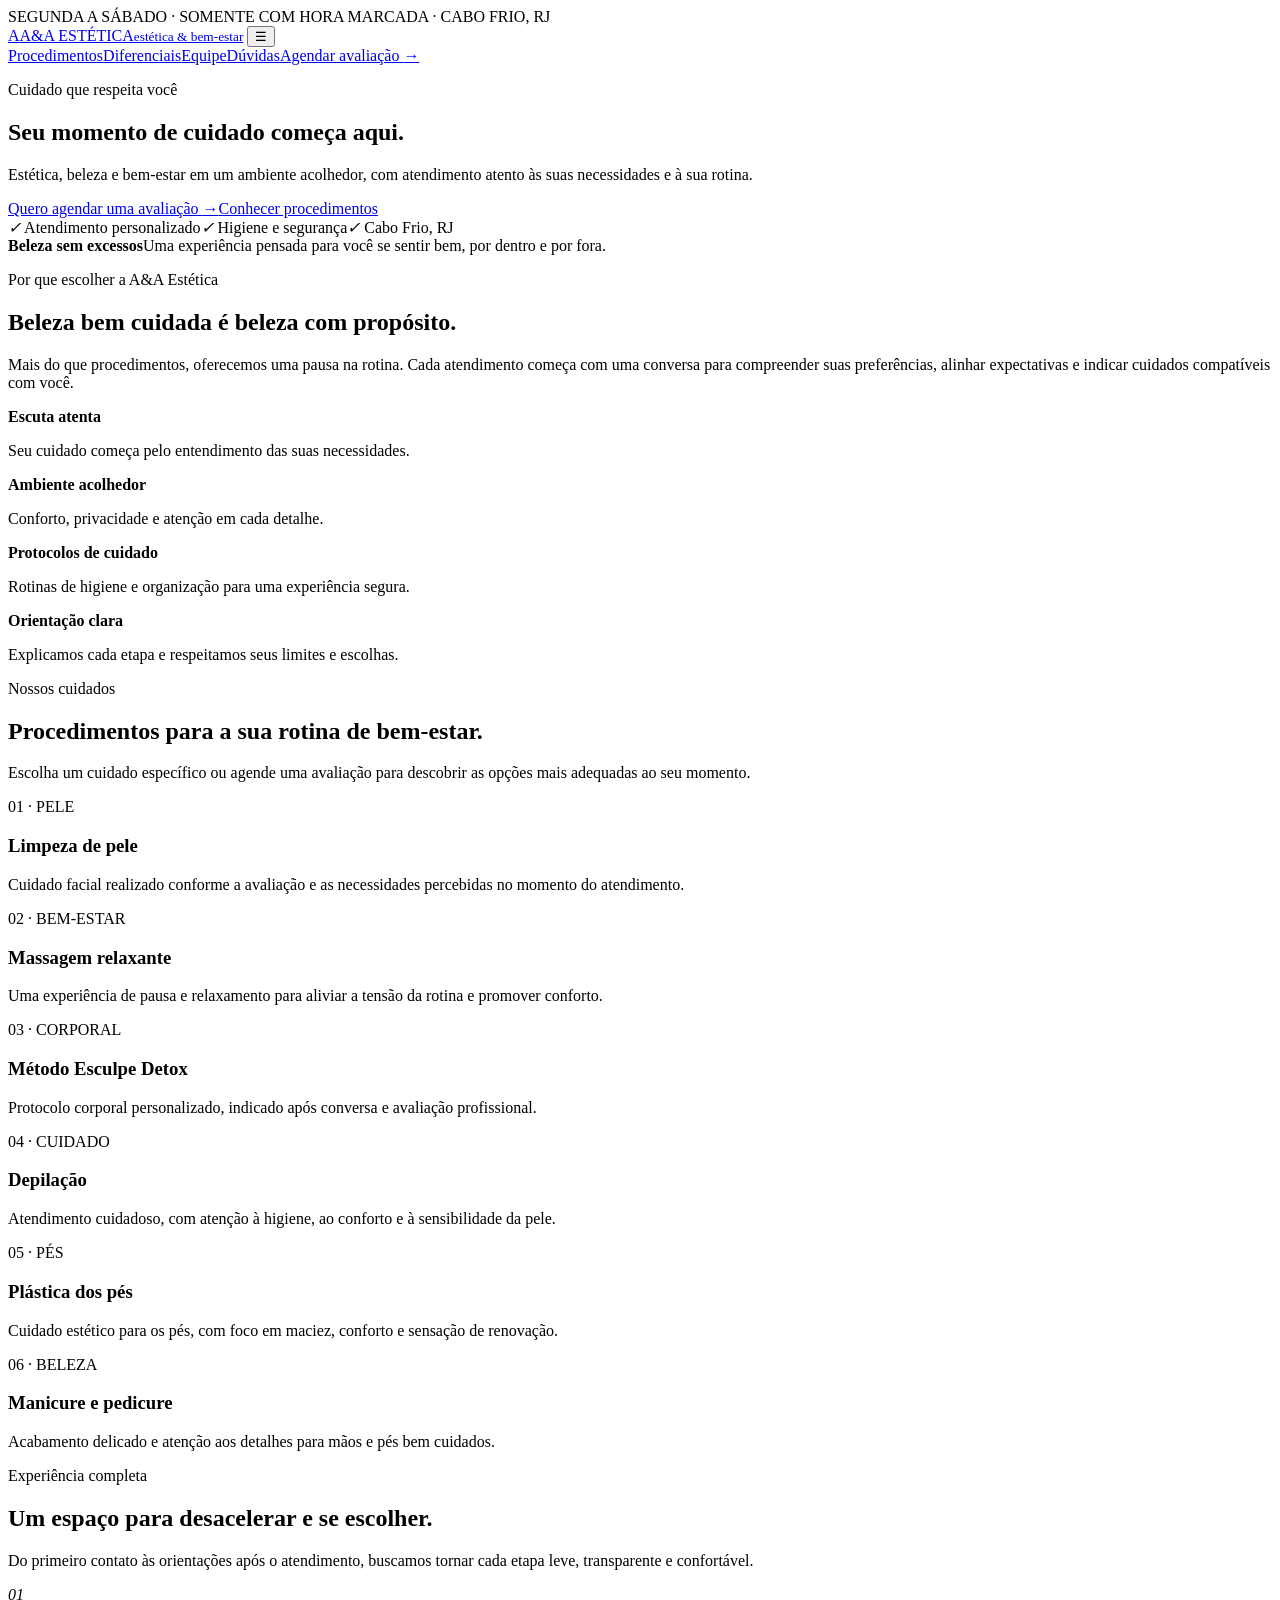
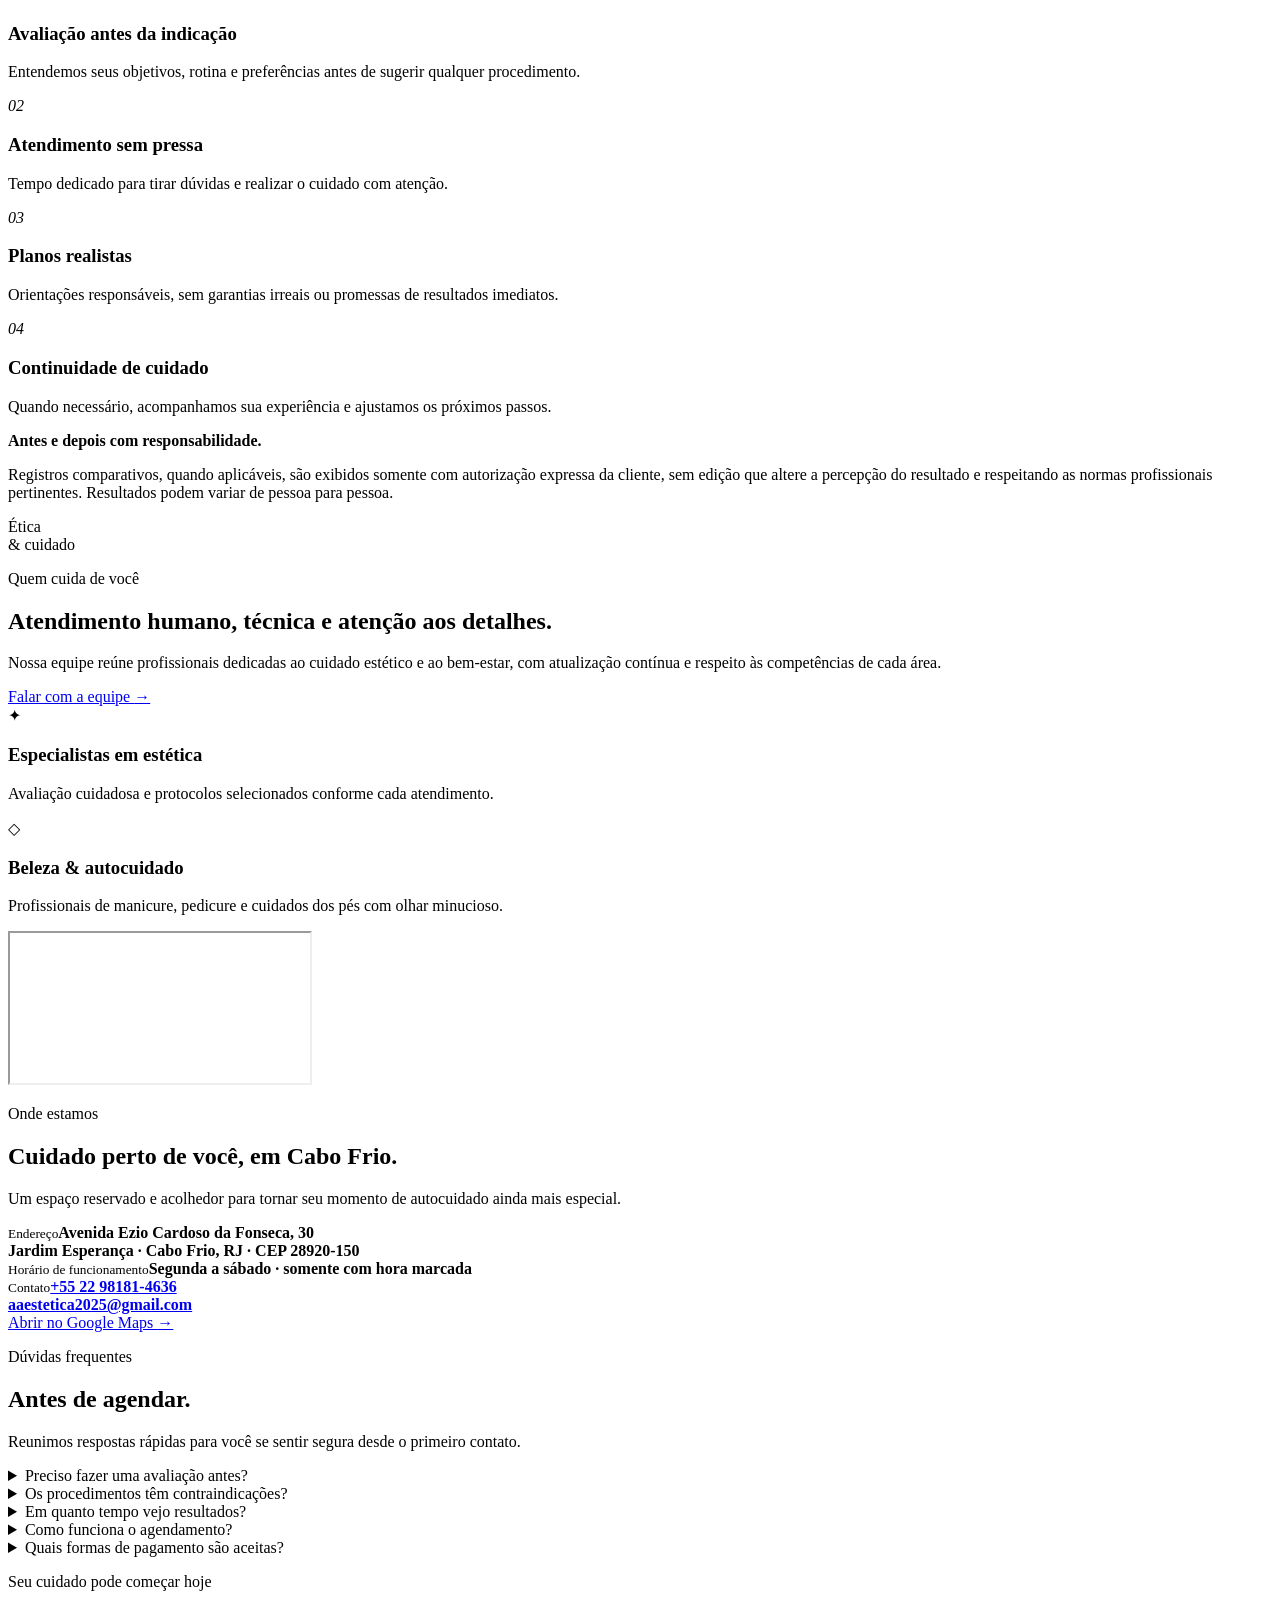
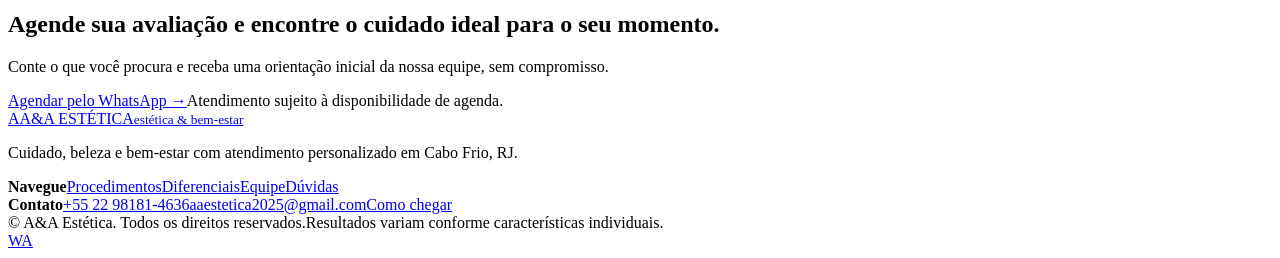
==== index.html @ b72c3332 "Primeiro commit - aeaestetica" ====
<!doctype html>
<html lang="pt-BR">
<head>
  <meta charset="utf-8">
  <meta name="viewport" content="width=device-width, initial-scale=1">
  <meta name="description" content="A&A Estética em Cabo Frio, RJ. Depilação, limpeza de pele, massagem relaxante, Esculpe Detox, plástica dos pés, manicure e pedicure.">
  <meta name="theme-color" content="#4b1025">
  <meta property="og:title" content="A&A Estética | Estética e bem-estar em Cabo Frio">
  <meta property="og:description" content="Cuidados personalizados de estética, beleza e bem-estar na A&A Estética em Cabo Frio, RJ.">
  <meta property="og:type" content="website">
  <meta property="og:locale" content="pt_BR">
  <meta property="og:url" content="https://clinica-estetica-cabo-frio.euguilhermefelix.chatgpt.site">
  <title>A&A Estética | Estética e bem-estar em Cabo Frio</title>
  <link rel="preconnect" href="https://fonts.googleapis.com">
  <link rel="preconnect" href="https://fonts.gstatic.com" crossorigin>
  <link href="https://fonts.googleapis.com/css2?family=DM+Sans:wght@400;500;600&family=Italiana&display=swap" rel="stylesheet">
  <link rel="icon" type="image/svg+xml" href="data:image/svg+xml,%3Csvg xmlns='http://www.w3.org/2000/svg' viewBox='0 0 64 64'%3E%3Crect width='64' height='64' rx='18' fill='%234b1025'/%3E%3Cpath d='M18 38c9-1 17-8 18-20 8 10 11 21 5 27-5 6-16 4-23-7Z' fill='none' stroke='%23f3d8c5' stroke-width='3'/%3E%3Cpath d='M22 41c6-7 11-10 17-14' stroke='%23f3d8c5' stroke-width='3' stroke-linecap='round'/%3E%3C/svg%3E">
  <link rel="stylesheet" href="style.css">
</head>
<body>
  <div class="topbar">SEGUNDA A SÁBADO · SOMENTE COM HORA MARCADA · CABO FRIO, RJ</div>
  <header>
    <nav class="container" aria-label="Navegação principal">
      <a class="brand" href="#inicio" aria-label="A&A Estética, início"><span class="brand-mark">A</span><span class="brand-name">A&amp;A ESTÉTICA<small>estética & bem-estar</small></span></a>
      <button class="menu-btn" aria-expanded="false" aria-controls="nav-links" aria-label="Abrir menu">☰</button>
      <div class="nav-links" id="nav-links"><a href="#procedimentos">Procedimentos</a><a href="#diferenciais">Diferenciais</a><a href="#equipe">Equipe</a><a href="#faq">Dúvidas</a><a class="btn btn-primary" href="#avaliacao">Agendar avaliação <span class="arrow">→</span></a></div>
    </nav>
  </header>
  <main>
    <section class="hero" id="inicio">
      <div class="hero-image" role="img" aria-label="Ambiente elegante e acolhedor de clínica de estética"></div>
      <div class="container"><div class="hero-content">
        <p class="eyebrow">Cuidado que respeita você</p>
        <h1>Seu momento de <span>cuidado começa aqui.</span></h1>
        <p class="lead">Estética, beleza e bem-estar em um ambiente acolhedor, com atendimento atento às suas necessidades e à sua rotina.</p>
        <div class="hero-actions"><a class="btn btn-primary" href="#avaliacao">Quero agendar uma avaliação <span class="arrow">→</span></a><a class="btn btn-outline" href="#procedimentos">Conhecer procedimentos</a></div>
        <div class="trust-row"><span><i class="tick">✓</i> Atendimento personalizado</span><span><i class="tick">✓</i> Higiene e segurança</span><span><i class="tick">✓</i> Cabo Frio, RJ</span></div>
      </div></div>
      <div class="float-card"><strong>Beleza sem excessos</strong><span>Uma experiência pensada para você se sentir bem, por dentro e por fora.</span></div>
    </section>

    <section id="diferenciais"><div class="container intro-grid reveal">
      <div class="intro-copy"><p class="eyebrow">Por que escolher a A&amp;A Estética</p><h2>Beleza bem cuidada é beleza com propósito.</h2><p>Mais do que procedimentos, oferecemos uma pausa na rotina. Cada atendimento começa com uma conversa para compreender suas preferências, alinhar expectativas e indicar cuidados compatíveis com você.</p></div>
      <div class="values"><div class="value"><b>Escuta atenta</b><p>Seu cuidado começa pelo entendimento das suas necessidades.</p></div><div class="value"><b>Ambiente acolhedor</b><p>Conforto, privacidade e atenção em cada detalhe.</p></div><div class="value"><b>Protocolos de cuidado</b><p>Rotinas de higiene e organização para uma experiência segura.</p></div><div class="value"><b>Orientação clara</b><p>Explicamos cada etapa e respeitamos seus limites e escolhas.</p></div></div>
    </div></section>

    <section class="procedures" id="procedimentos"><div class="container">
      <div class="section-head reveal"><div><p class="eyebrow">Nossos cuidados</p><h2>Procedimentos para a sua rotina de bem-estar.</h2></div><p>Escolha um cuidado específico ou agende uma avaliação para descobrir as opções mais adequadas ao seu momento.</p></div>
      <div class="service-grid reveal">
        <article class="service"><span class="service-num">01 · PELE</span><h3>Limpeza de pele</h3><p>Cuidado facial realizado conforme a avaliação e as necessidades percebidas no momento do atendimento.</p></article>
        <article class="service"><span class="service-num">02 · BEM-ESTAR</span><h3>Massagem relaxante</h3><p>Uma experiência de pausa e relaxamento para aliviar a tensão da rotina e promover conforto.</p></article>
        <article class="service"><span class="service-num">03 · CORPORAL</span><h3>Método Esculpe Detox</h3><p>Protocolo corporal personalizado, indicado após conversa e avaliação profissional.</p></article>
        <article class="service"><span class="service-num">04 · CUIDADO</span><h3>Depilação</h3><p>Atendimento cuidadoso, com atenção à higiene, ao conforto e à sensibilidade da pele.</p></article>
        <article class="service"><span class="service-num">05 · PÉS</span><h3>Plástica dos pés</h3><p>Cuidado estético para os pés, com foco em maciez, conforto e sensação de renovação.</p></article>
        <article class="service"><span class="service-num">06 · BELEZA</span><h3>Manicure e pedicure</h3><p>Acabamento delicado e atenção aos detalhes para mãos e pés bem cuidados.</p></article>
      </div>
    </div></section>

    <section><div class="container benefits-grid reveal">
      <div class="quote-panel"><p class="eyebrow">Experiência completa</p><h2>Um espaço para desacelerar e se escolher.</h2><p>Do primeiro contato às orientações após o atendimento, buscamos tornar cada etapa leve, transparente e confortável.</p></div>
      <div class="benefit-list"><div class="benefit"><i>01</i><div><h3>Avaliação antes da indicação</h3><p>Entendemos seus objetivos, rotina e preferências antes de sugerir qualquer procedimento.</p></div></div><div class="benefit"><i>02</i><div><h3>Atendimento sem pressa</h3><p>Tempo dedicado para tirar dúvidas e realizar o cuidado com atenção.</p></div></div><div class="benefit"><i>03</i><div><h3>Planos realistas</h3><p>Orientações responsáveis, sem garantias irreais ou promessas de resultados imediatos.</p></div></div><div class="benefit"><i>04</i><div><h3>Continuidade de cuidado</h3><p>Quando necessário, acompanhamos sua experiência e ajustamos os próximos passos.</p></div></div></div>
    </div></section>

    <section class="before-after"><div class="container"><div class="policy reveal"><div><strong>Antes e depois com responsabilidade.</strong><p>Registros comparativos, quando aplicáveis, são exibidos somente com autorização expressa da cliente, sem edição que altere a percepção do resultado e respeitando as normas profissionais pertinentes. Resultados podem variar de pessoa para pessoa.</p></div><div class="seal">Ética<br>& cuidado</div></div></div></section>

    <section class="team" id="equipe"><div class="container team-grid reveal">
      <div class="team-copy"><p class="eyebrow">Quem cuida de você</p><h2>Atendimento humano, técnica e atenção aos detalhes.</h2><p>Nossa equipe reúne profissionais dedicadas ao cuidado estético e ao bem-estar, com atualização contínua e respeito às competências de cada área.</p><a class="btn btn-outline" href="#avaliacao">Falar com a equipe <span class="arrow">→</span></a></div>
      <div class="team-cards"><article class="team-card"><div class="team-icon">✦</div><h3>Especialistas em estética</h3><p>Avaliação cuidadosa e protocolos selecionados conforme cada atendimento.</p></article><article class="team-card"><div class="team-icon">◇</div><h3>Beleza & autocuidado</h3><p>Profissionais de manicure, pedicure e cuidados dos pés com olhar minucioso.</p></article></div>
    </div></section>

    <section id="localizacao"><div class="container"><div class="location-grid reveal">
      <div class="map"><iframe title="Mapa da A&A Estética em Cabo Frio" src="https://www.google.com/maps?q=Avenida+Ezio+Cardoso+da+Fonseca,+30,+Jardim+Esperan%C3%A7a,+Cabo+Frio,+RJ,+28920-150,+Brasil&amp;output=embed" loading="lazy" referrerpolicy="no-referrer-when-downgrade" allowfullscreen></iframe></div>
      <div class="location-copy"><p class="eyebrow">Onde estamos</p><h2>Cuidado perto de você, em Cabo Frio.</h2><p>Um espaço reservado e acolhedor para tornar seu momento de autocuidado ainda mais especial.</p><div class="location-details"><div><small>Endereço</small><b>Avenida Ezio Cardoso da Fonseca, 30<br>Jardim Esperança · Cabo Frio, RJ · CEP 28920-150</b></div><div><small>Horário de funcionamento</small><b>Segunda a sábado · somente com hora marcada</b></div><div><small>Contato</small><b><a class="contact-link" href="#">+55 22 98181-4636</a><br><a href="mailto:aaestetica2025@gmail.com">aaestetica2025@gmail.com</a></b></div></div><a class="btn btn-light" href="https://www.google.com/maps/search/?api=1&amp;query=Avenida%20Ezio%20Cardoso%20da%20Fonseca%2C%2030%2C%20Jardim%20Esperan%C3%A7a%2C%20Cabo%20Frio%2C%20RJ%2C%2028920-150%2C%20Brasil" target="_blank" rel="noopener">Abrir no Google Maps <span class="arrow">→</span></a></div>
    </div></div></section>

    <section id="faq"><div class="container faq-wrap reveal">
      <div class="faq-intro"><p class="eyebrow">Dúvidas frequentes</p><h2>Antes de agendar.</h2><p>Reunimos respostas rápidas para você se sentir segura desde o primeiro contato.</p></div>
      <div class="faq-list">
        <details><summary>Preciso fazer uma avaliação antes?</summary><p>Para alguns procedimentos, a avaliação ajuda a compreender suas necessidades e alinhar expectativas. A equipe orientará você no primeiro contato.</p></details>
        <details><summary>Os procedimentos têm contraindicações?</summary><p>Alguns cuidados podem não ser indicados em determinadas condições. Informe alergias, sensibilidade, gestação, uso de medicamentos e outras informações relevantes durante a avaliação.</p></details>
        <details><summary>Em quanto tempo vejo resultados?</summary><p>A resposta varia conforme o procedimento, as características individuais e a rotina de cuidados. Não trabalhamos com promessa de resultado garantido; explicamos possibilidades e limites com transparência.</p></details>
        <details><summary>Como funciona o agendamento?</summary><p>Entre em contato, informe o procedimento de interesse e sua disponibilidade. Confirmaremos as opções de horário e as orientações necessárias.</p></details>
        <details><summary>Quais formas de pagamento são aceitas?</summary><p>Consulte as formas disponíveis no momento do agendamento. A equipe informa valores e condições antes da confirmação.</p></details>
      </div>
    </div></section>

    <section class="cta" id="avaliacao"><div class="container"><div class="cta-box reveal"><p class="eyebrow">Seu cuidado pode começar hoje</p><h2>Agende sua avaliação e encontre o cuidado ideal para o seu momento.</h2><p>Conte o que você procura e receba uma orientação inicial da nossa equipe, sem compromisso.</p><a class="btn btn-light contact-link" href="https://wa.me/?text=Ol%C3%A1!%20Gostaria%20de%20agendar%20uma%20avalia%C3%A7%C3%A3o%20de%20est%C3%A9tica." target="_blank" rel="noopener">Agendar pelo WhatsApp <span class="arrow">→</span></a><span class="cta-note">Atendimento sujeito à disponibilidade de agenda.</span></div></div></section>
  </main>

  <footer><div class="container"><div class="footer-grid"><div class="footer-brand"><a class="brand" href="#inicio"><span class="brand-mark">A</span><span class="brand-name">A&amp;A ESTÉTICA<small>estética & bem-estar</small></span></a><p>Cuidado, beleza e bem-estar com atendimento personalizado em Cabo Frio, RJ.</p></div><div class="footer-col"><strong>Navegue</strong><a href="#procedimentos">Procedimentos</a><a href="#diferenciais">Diferenciais</a><a href="#equipe">Equipe</a><a href="#faq">Dúvidas</a></div><div class="footer-col"><strong>Contato</strong><a class="contact-link" href="#">+55 22 98181-4636</a><a href="mailto:aaestetica2025@gmail.com">aaestetica2025@gmail.com</a><a href="#localizacao">Como chegar</a></div></div><div class="footer-bottom"><span>© <span id="year"></span> A&amp;A Estética. Todos os direitos reservados.</span><span>Resultados variam conforme características individuais.</span></div></div></footer>
  <a class="whatsapp contact-link" href="https://wa.me/?text=Ol%C3%A1!%20Gostaria%20de%20agendar%20uma%20avalia%C3%A7%C3%A3o%20de%20est%C3%A9tica." target="_blank" rel="noopener" aria-label="Agendar avaliação pelo WhatsApp">WA</a>
  <script src="script.js" defer></script>
</body>
</html>
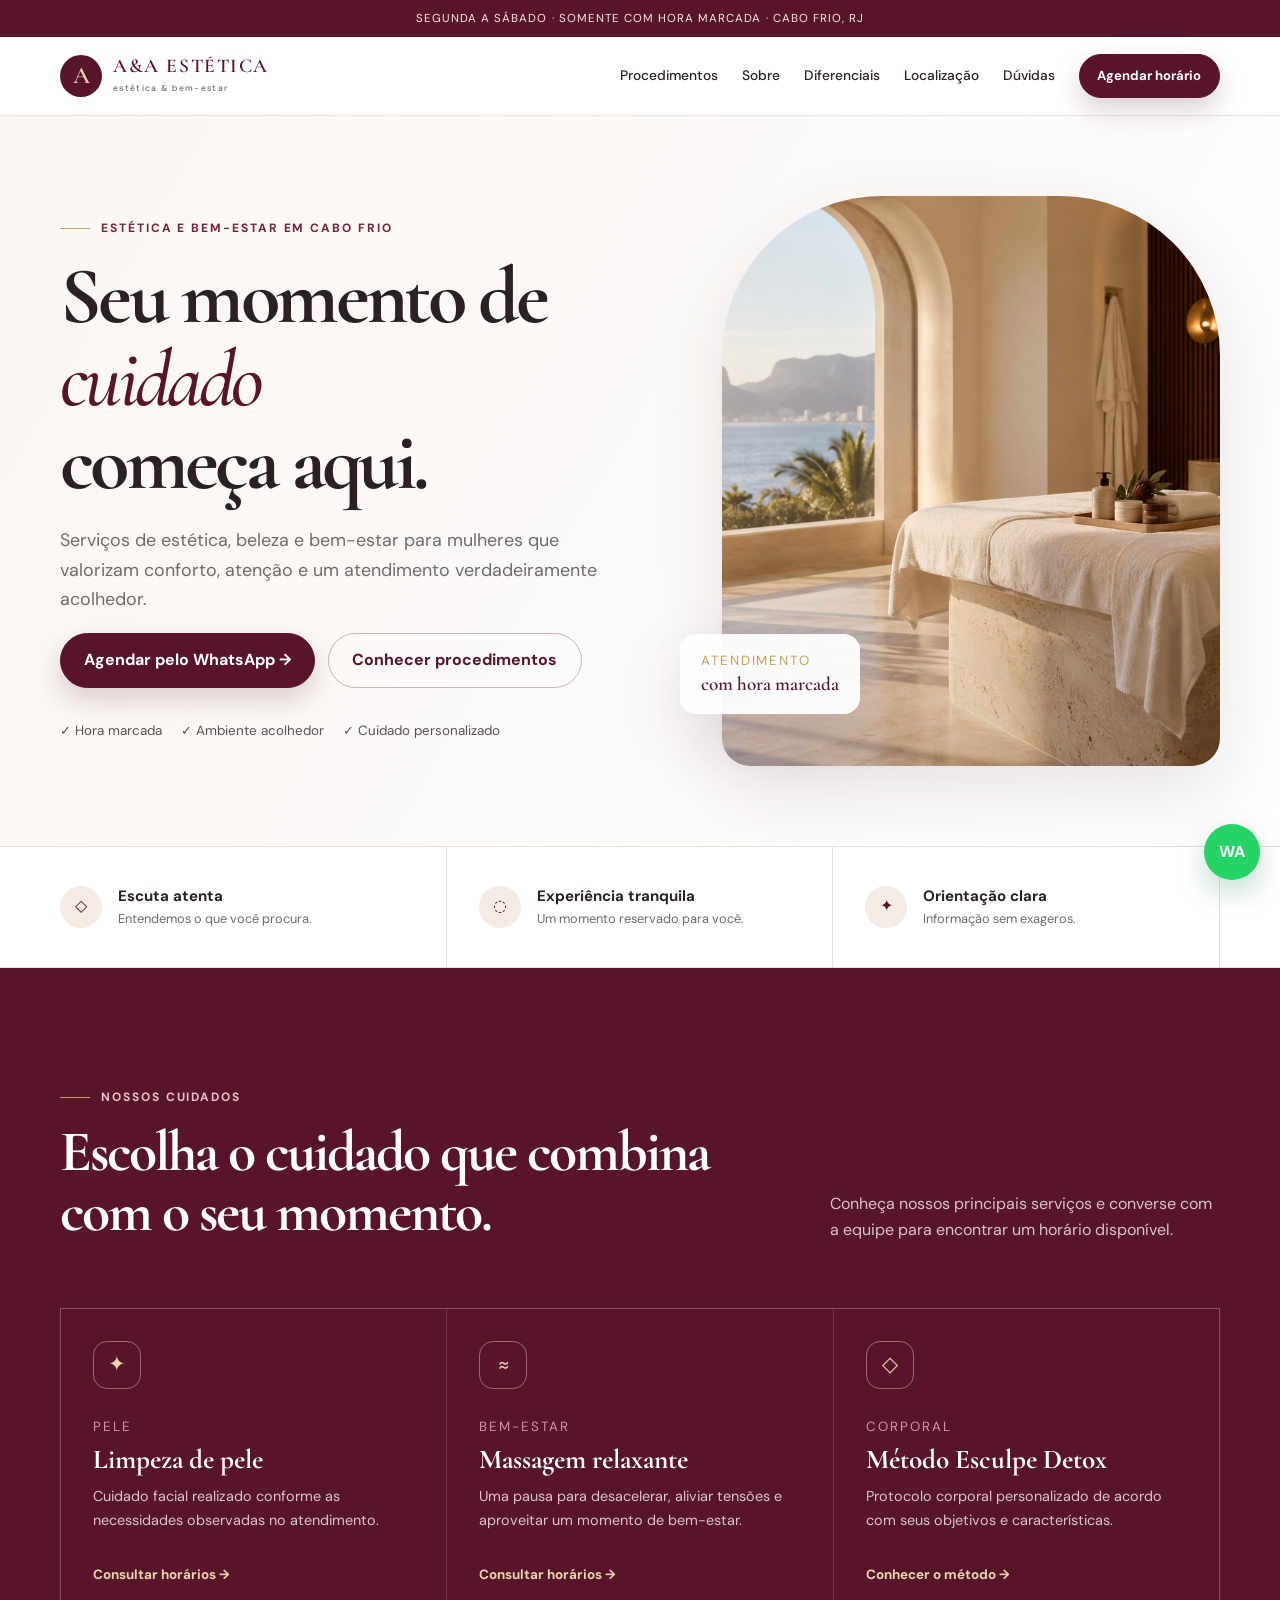
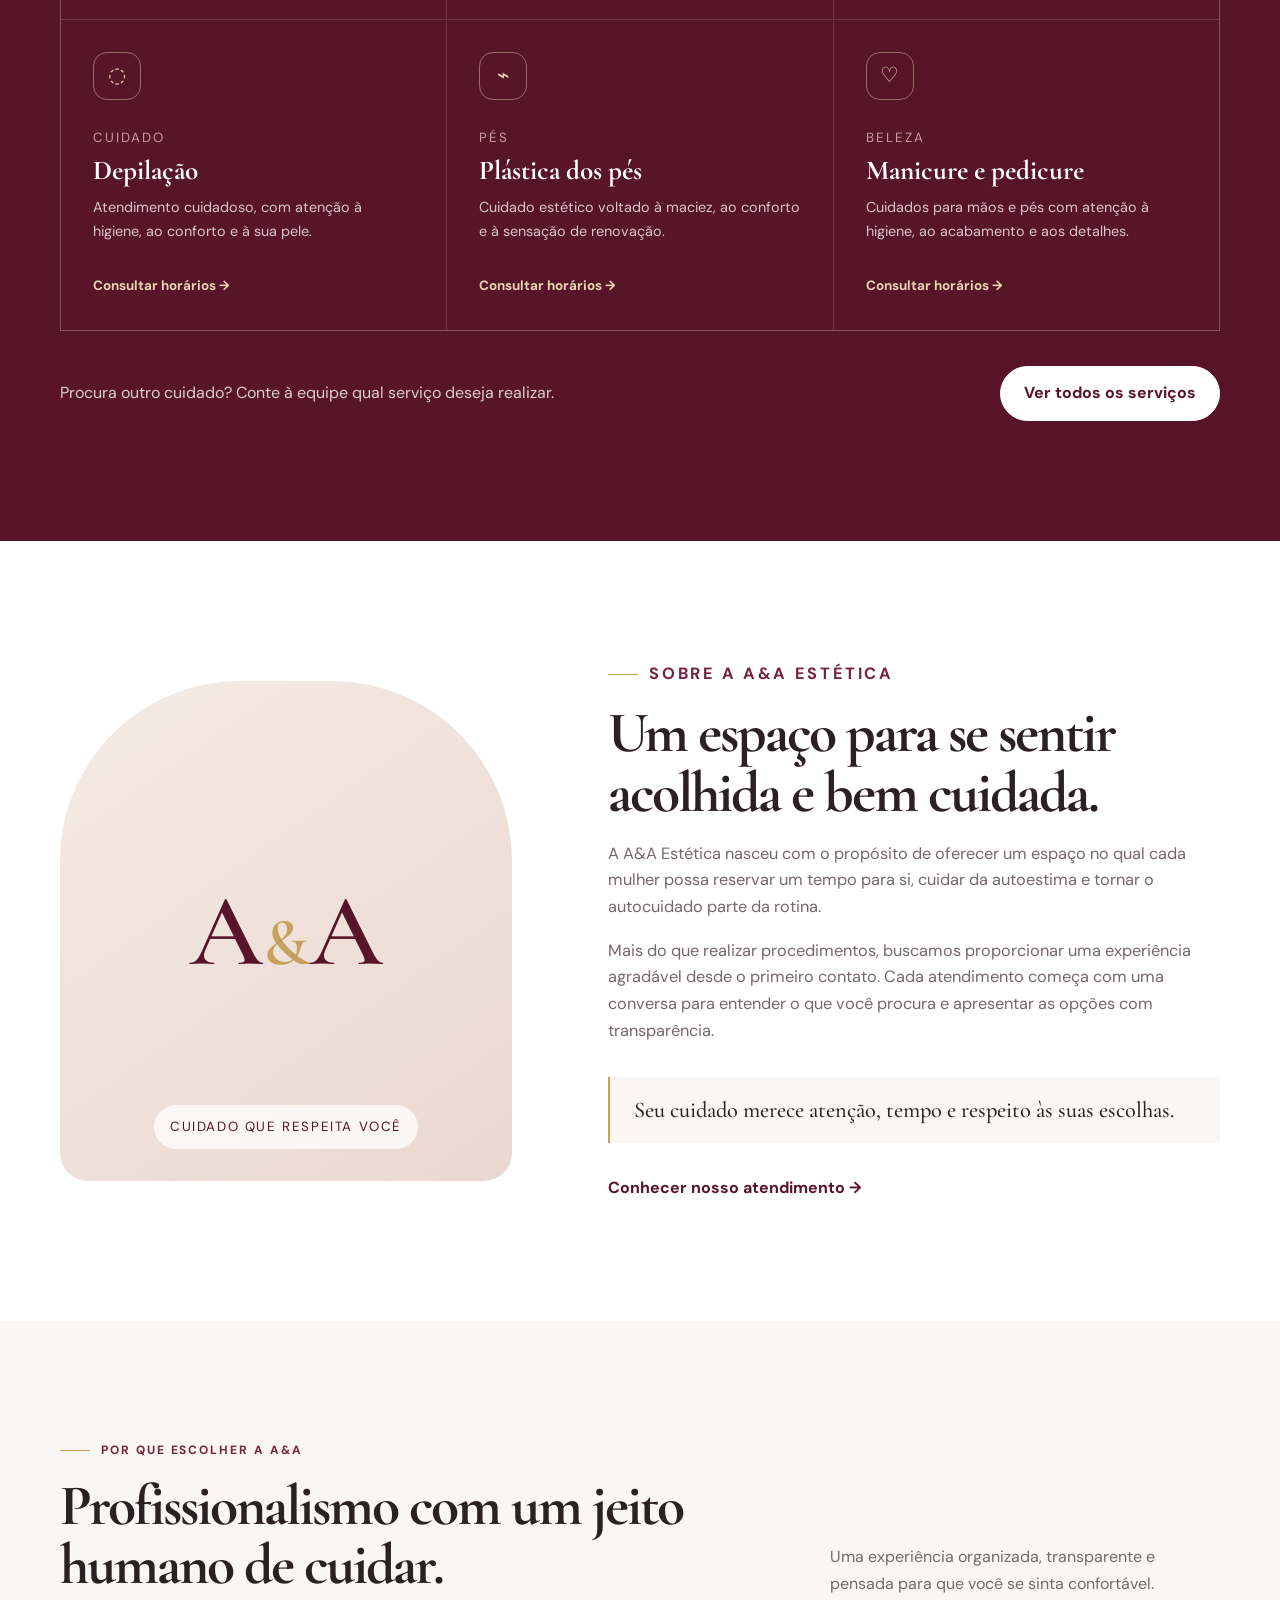
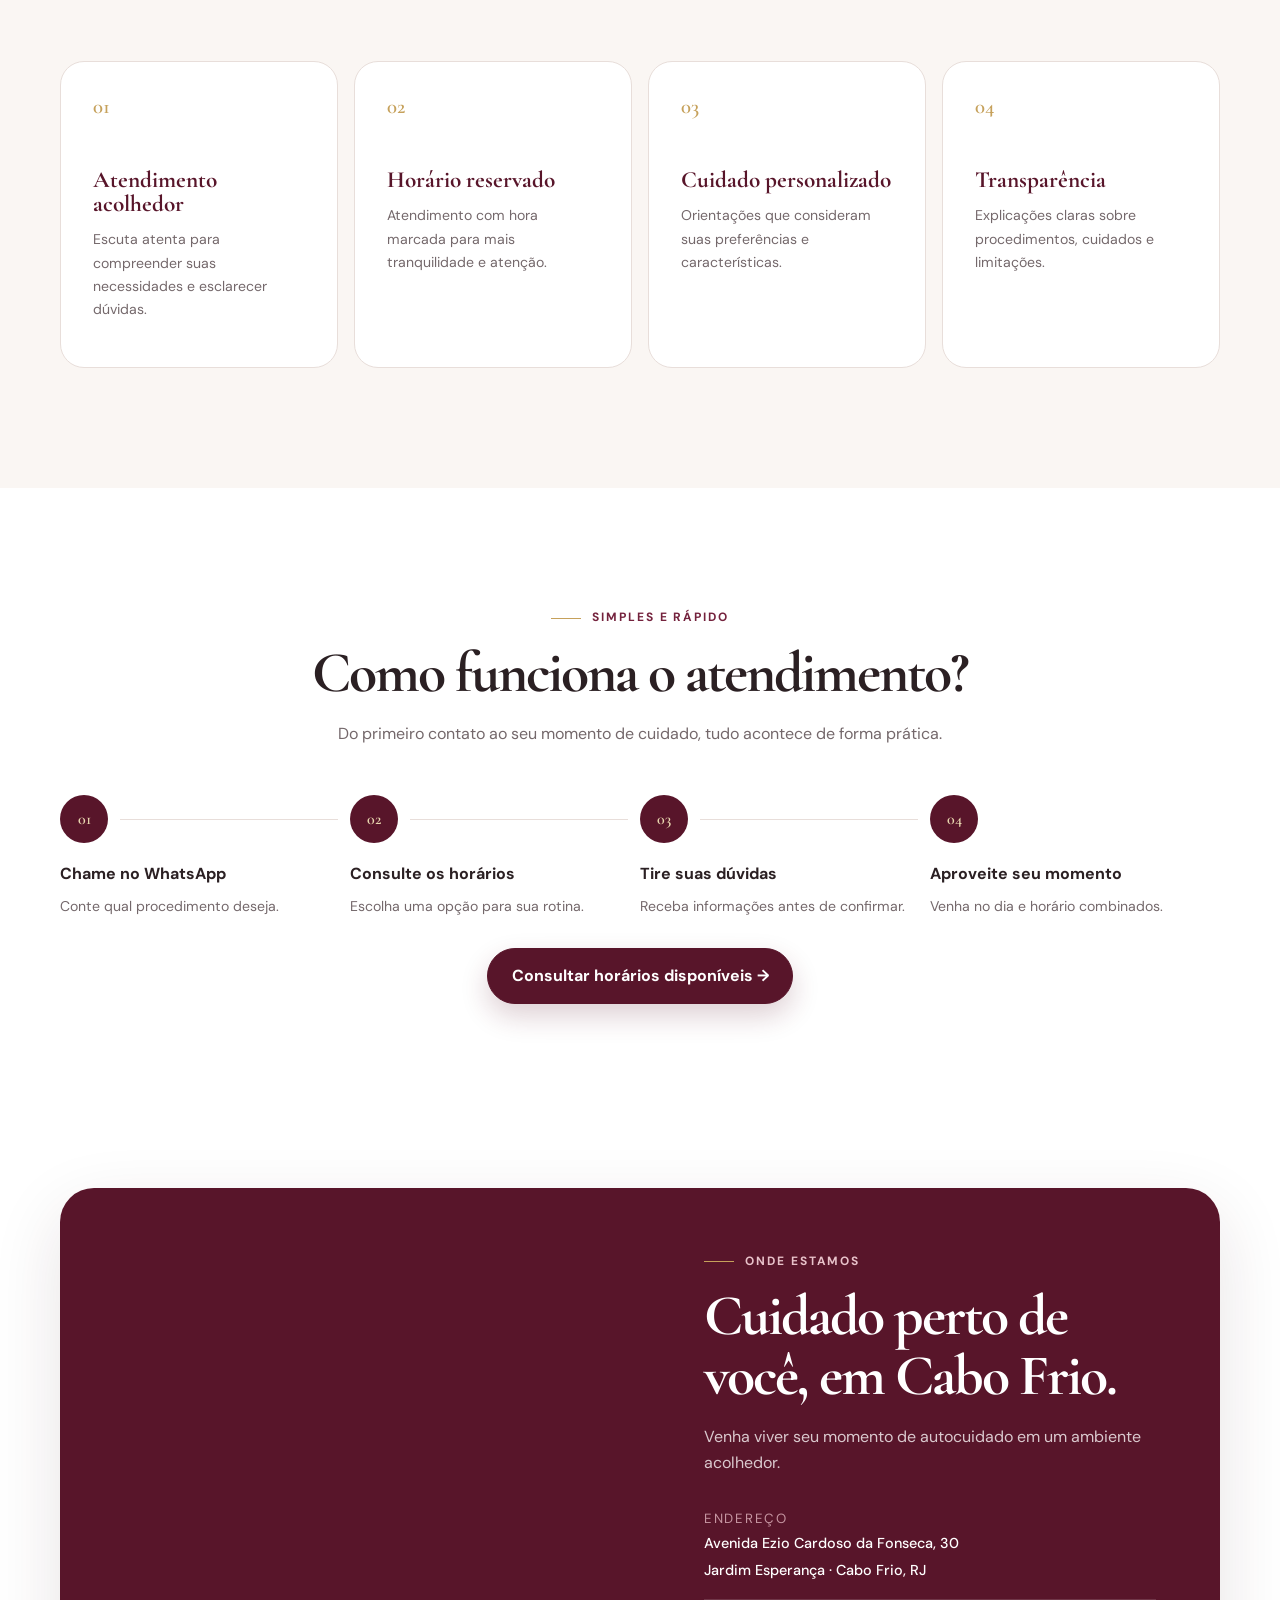
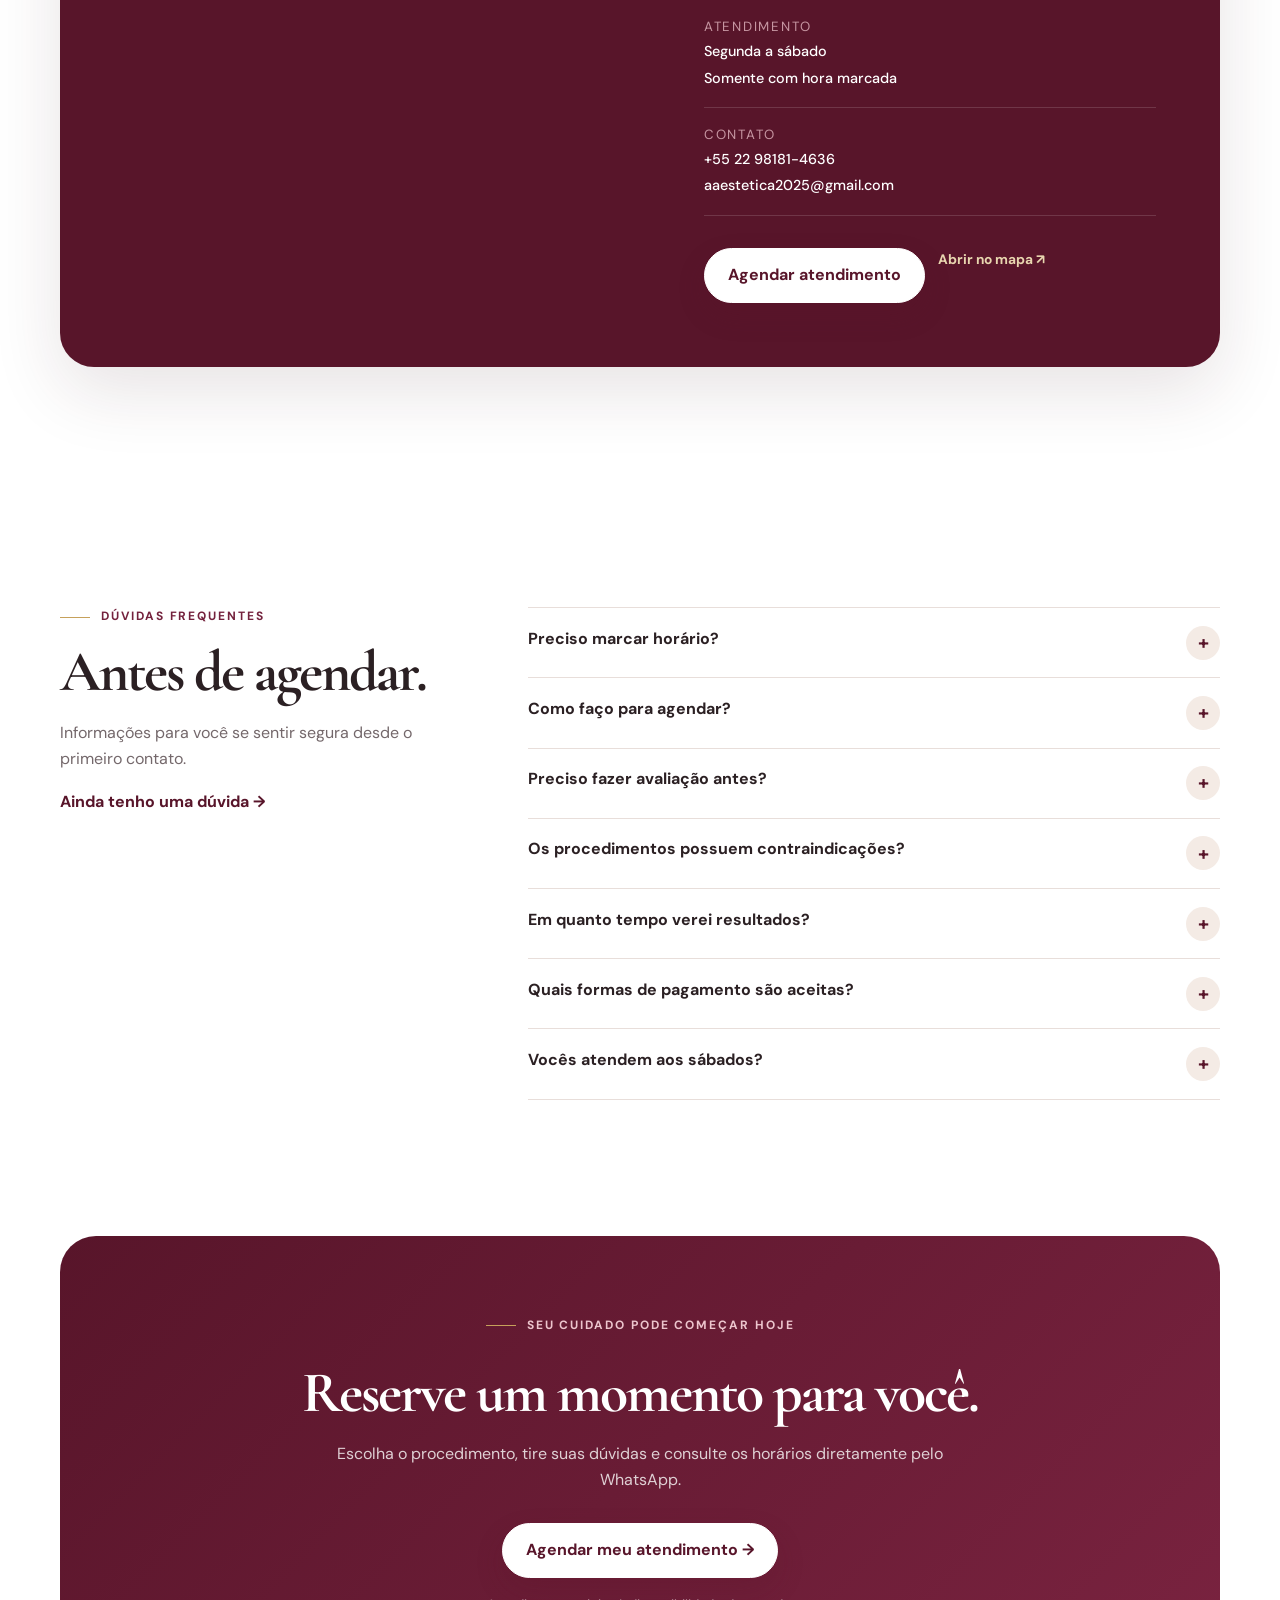
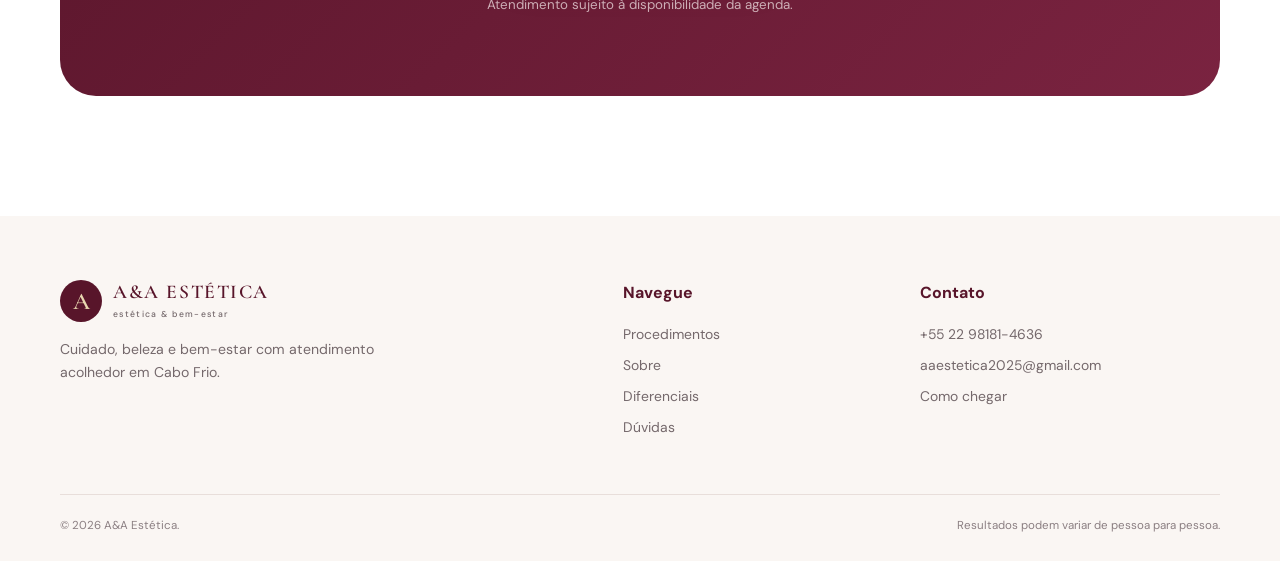
==== commit 1a042aad: "Atualiza o arquivo index" ====
--- a/index.html
+++ b/index.html
@@ -3,92 +3,89 @@
 <head>
   <meta charset="utf-8">
   <meta name="viewport" content="width=device-width, initial-scale=1">
-  <meta name="description" content="A&A Estética em Cabo Frio, RJ. Depilação, limpeza de pele, massagem relaxante, Esculpe Detox, plástica dos pés, manicure e pedicure.">
-  <meta name="theme-color" content="#4b1025">
-  <meta property="og:title" content="A&A Estética | Estética e bem-estar em Cabo Frio">
-  <meta property="og:description" content="Cuidados personalizados de estética, beleza e bem-estar na A&A Estética em Cabo Frio, RJ.">
-  <meta property="og:type" content="website">
-  <meta property="og:locale" content="pt_BR">
-  <meta property="og:url" content="https://clinica-estetica-cabo-frio.euguilhermefelix.chatgpt.site">
   <title>A&A Estética | Estética e bem-estar em Cabo Frio</title>
-  <link rel="preconnect" href="https://fonts.googleapis.com">
-  <link rel="preconnect" href="https://fonts.gstatic.com" crossorigin>
-  <link href="https://fonts.googleapis.com/css2?family=DM+Sans:wght@400;500;600&family=Italiana&display=swap" rel="stylesheet">
-  <link rel="icon" type="image/svg+xml" href="data:image/svg+xml,%3Csvg xmlns='http://www.w3.org/2000/svg' viewBox='0 0 64 64'%3E%3Crect width='64' height='64' rx='18' fill='%234b1025'/%3E%3Cpath d='M18 38c9-1 17-8 18-20 8 10 11 21 5 27-5 6-16 4-23-7Z' fill='none' stroke='%23f3d8c5' stroke-width='3'/%3E%3Cpath d='M22 41c6-7 11-10 17-14' stroke='%23f3d8c5' stroke-width='3' stroke-linecap='round'/%3E%3C/svg%3E">
-  <link rel="stylesheet" href="style.css">
+  <meta name="description" content="Depilação, limpeza de pele, massagem relaxante, Método Esculpe Detox, plástica dos pés, manicure e pedicure em Cabo Frio. Agende pelo WhatsApp.">
+  <meta name="theme-color" content="#58152a">
+  <meta name="robots" content="index,follow">
+  <link rel="canonical" href="https://clinica-estetica-cabo-frio.euguilhermefelix.chatgpt.site">
+  <meta property="og:title" content="A&A Estética | Seu momento de cuidado começa aqui">
+  <meta property="og:description" content="Estética e bem-estar com atendimento acolhedor e hora marcada em Cabo Frio.">
+  <meta property="og:type" content="website"><meta property="og:locale" content="pt_BR">
+  <link rel="preconnect" href="https://fonts.googleapis.com"><link rel="preconnect" href="https://fonts.gstatic.com" crossorigin>
+  <link href="https://fonts.googleapis.com/css2?family=Cormorant+Garamond:wght@500;600;700&family=DM+Sans:wght@400;500;600;700&display=swap" rel="stylesheet">
+  <style>
+:root{--wine:#58152a;--wine2:#74223d;--gold:#c6a15b;--champagne:#e8d6af;--white:#fff;--off:#faf6f3;--beige:#f4ebe5;--ink:#2b2023;--muted:#74686b;--line:#e8deda;--shadow:0 24px 70px rgba(61,23,36,.12);--serif:"Cormorant Garamond",Georgia,serif;--sans:"DM Sans",Arial,sans-serif}*{box-sizing:border-box}html{scroll-behavior:smooth;scroll-padding-top:110px}body{margin:0;color:var(--ink);font:16px/1.65 var(--sans);-webkit-font-smoothing:antialiased}body.menu-open{overflow:hidden}a{color:inherit;text-decoration:none}h1,h2,h3,p{margin-top:0}h1,h2,h3{font-family:var(--serif);line-height:1.03}h1{font-size:clamp(3.5rem,6.3vw,6.2rem);letter-spacing:-.045em;margin-bottom:1.4rem}h2{font-size:clamp(2.7rem,4.5vw,4.3rem);letter-spacing:-.035em;margin-bottom:1.1rem}h3{font-size:1.7rem;margin-bottom:.7rem}p{color:var(--muted)}.container{width:min(1160px,calc(100% - 40px));margin:auto}.skip{position:fixed;top:-100px;left:1rem;background:white;padding:.6rem 1rem;z-index:100}.skip:focus{top:1rem}.topbar{background:var(--wine);color:#f8e8e6;text-align:center;padding:.55rem 1rem;font-size:.72rem;letter-spacing:.09em}header{position:sticky;top:0;z-index:50;background:rgba(255,255,255,.94);backdrop-filter:blur(15px);border-bottom:1px solid var(--line)}.nav{height:78px;display:flex;align-items:center;justify-content:space-between;gap:2rem}.brand{display:flex;align-items:center;gap:.7rem;color:var(--wine)}.brand>span{width:42px;height:42px;border-radius:50%;display:grid;place-items:center;background:var(--wine);color:var(--champagne);font:600 1.5rem var(--serif)}.brand b{font:600 1.22rem var(--serif);letter-spacing:.08em;line-height:1}.brand small{display:block;color:var(--muted);font:500 .54rem var(--sans);letter-spacing:.15em;margin-top:.35rem}.links{display:flex;align-items:center;gap:1.5rem;font-size:.86rem;font-weight:500}.links>a:not(.btn):hover{color:var(--wine2)}.menu{display:none;border:0;background:transparent;width:44px}.menu i{display:block;height:2px;background:var(--wine);margin:5px}.btn{min-height:54px;display:inline-flex;align-items:center;justify-content:center;padding:.85rem 1.45rem;border-radius:999px;background:var(--wine);border:1px solid var(--wine);color:white;font-weight:700;box-shadow:0 12px 28px rgba(88,21,42,.2);transition:.2s}.btn:hover{transform:translateY(-2px);background:var(--wine2)}.btn-sm{min-height:44px;padding:.6rem 1.1rem;font-size:.82rem}.btn-outline{background:transparent;color:var(--wine);box-shadow:none;border-color:rgba(88,21,42,.3)}.btn-outline:hover{background:var(--beige)}.btn-light{background:white;color:var(--wine);border-color:white}.eyebrow{display:flex;align-items:center;gap:.7rem;color:var(--wine2);font-size:.75rem;font-weight:700;letter-spacing:.16em;text-transform:uppercase;margin-bottom:1rem}.eyebrow:before{content:"";width:30px;height:1px;background:var(--gold)}.hero{background:linear-gradient(120deg,var(--off),white);overflow:hidden}.hero-grid{min-height:720px;display:grid;grid-template-columns:1.03fr .97fr;gap:5rem;align-items:center;padding:5rem 0}.hero h1 em{display:block;color:var(--wine);font-weight:500}.lead{font-size:1.12rem}.actions{display:flex;flex-wrap:wrap;gap:.8rem}.checks{list-style:none;padding:0;margin:2rem 0 0;display:flex;flex-wrap:wrap;gap:1.2rem;color:#5d5054;font-size:.84rem}.hero-visual{position:relative;min-height:570px}.hero-img{position:absolute;inset:0 0 0 5%;background:linear-gradient(180deg,transparent 60%,rgba(43,20,28,.15)),url('[data-uri]